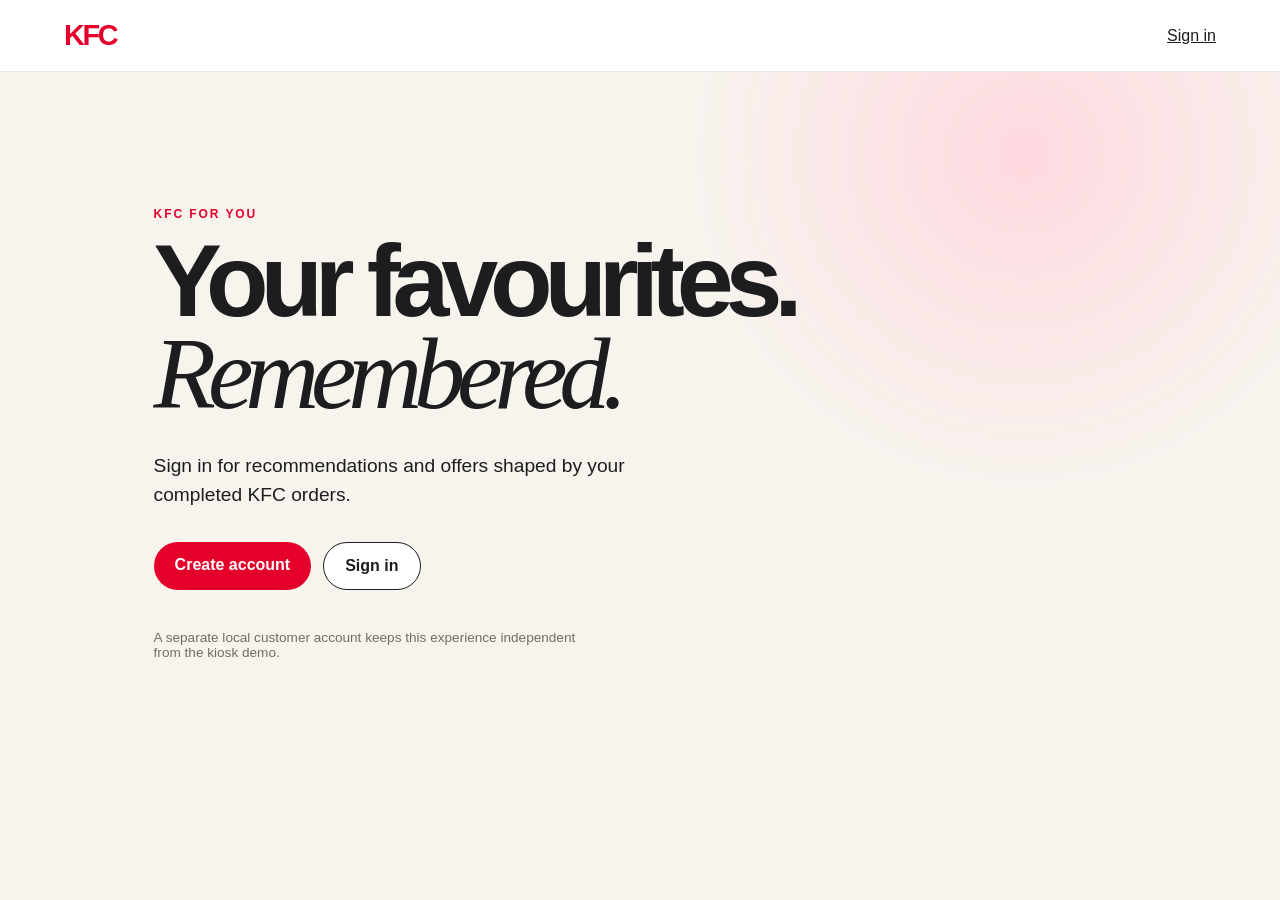
==== static/customer/index.html @ a57dfad4 "feat: add customer personalization" ====
<!DOCTYPE html>
<html lang="en">
<head>
  <meta charset="UTF-8">
  <meta name="viewport" content="width=device-width, initial-scale=1.0">
  <title>KFC | Your favourites, remembered</title>
  <link rel="stylesheet" href="/static/customer/customer.css">
</head>
<body class="customer-landing">
  <header class="customer-nav"><a class="brand" href="/customer">KFC</a><a class="text-link" href="/customer/login">Sign in</a></header>
  <main class="hero">
    <p class="eyebrow">KFC FOR YOU</p>
    <h1>Your favourites.<br><em>Remembered.</em></h1>
    <p class="hero-copy">Sign in for recommendations and offers shaped by your completed KFC orders.</p>
    <div class="hero-actions"><a class="button primary" href="/customer/login#register">Create account</a><a class="button secondary" href="/customer/login">Sign in</a></div>
    <p class="privacy-note">A separate local customer account keeps this experience independent from the kiosk demo.</p>
  </main>
</body>
</html>
---- static/customer/customer.css ----
:root{--red:#e4002b;--ink:#1d1d1f;--paper:#f7f4ee;--line:#ded8ce;--muted:#716c64}*{box-sizing:border-box}body{margin:0;font-family:Arial,sans-serif;color:var(--ink);background:var(--paper)}.customer-nav{height:72px;padding:0 clamp(24px,5vw,84px);display:flex;align-items:center;justify-content:space-between;border-bottom:1px solid rgba(29,29,31,.1);background:#fff}.brand{font-weight:900;font-size:1.8rem;color:var(--red);text-decoration:none;letter-spacing:-.08em}.text-link,.switch-mode{color:var(--ink);background:transparent;border:0;font:inherit;text-decoration:underline;cursor:pointer}.hero{min-height:calc(100vh - 72px);padding:clamp(80px,15vh,170px) clamp(24px,12vw,200px);background:radial-gradient(circle at 80% 10%,#ffd9df 0,transparent 27%),var(--paper)}.eyebrow{color:var(--red);font-size:.75rem;font-weight:800;letter-spacing:.16em;margin:0 0 14px}.hero h1,.auth-card h1,.menu-section h1{font-size:clamp(3rem,8vw,7.5rem);line-height:.9;letter-spacing:-.08em;margin:0}.hero h1 em{font-family:Georgia,serif;font-weight:400}.hero-copy{font-size:1.2rem;line-height:1.5;max-width:480px;margin:32px 0}.hero-actions{display:flex;gap:12px;flex-wrap:wrap}.button{display:inline-block;border:0;border-radius:999px;padding:14px 21px;text-decoration:none;font-weight:700;cursor:pointer;font-size:1rem}.primary{background:var(--red);color:#fff}.primary:disabled{background:#a9a4a0;cursor:not-allowed}.secondary{background:#fff;color:var(--ink);border:1px solid var(--ink)}.privacy-note{color:var(--muted);margin-top:40px;font-size:.85rem;max-width:440px}.auth-shell{display:grid;place-items:center;min-height:calc(100vh - 72px);padding:32px}.auth-card{width:min(100%,460px);background:#fff;border:1px solid var(--line);padding:clamp(28px,6vw,56px);box-shadow:10px 10px 0 #e8e0d5}.auth-card h1{font-size:3.2rem;margin-bottom:14px}.auth-card label{display:grid;gap:8px;font-size:.9rem;font-weight:700;margin-top:20px}.auth-card input{width:100%;border:1px solid var(--line);border-radius:8px;padding:13px;font:inherit}.full{width:100%;margin-top:24px}.switch-mode{display:block;margin:20px auto 0}.form-error,.status{color:#ad0020;min-height:1.2em;font-size:.9rem}.customer-app{background:#f5f3ef}.account{display:flex;gap:16px;align-items:center;font-size:.9rem}.order-shell{display:grid;grid-template-columns:minmax(0,1fr) minmax(320px,390px);gap:32px;padding:36px clamp(20px,5vw,84px)}.menu-section h1{font-size:3.7rem;margin-bottom:25px}.category-tabs{display:flex;gap:8px;flex-wrap:wrap;margin-bottom:22px}.tab{background:#fff;border:1px solid var(--line);border-radius:999px;padding:8px 13px;cursor:pointer}.tab.active{background:var(--ink);color:#fff}.menu-grid{display:grid;grid-template-columns:repeat(auto-fill,minmax(185px,1fr));gap:16px}.menu-card,.panel-card{background:#fff;border:1px solid var(--line);padding:18px}.menu-card h3{font-size:1rem;margin:0 0 16px}.menu-card p{color:var(--muted);margin:0 0 13px}.menu-card footer{display:flex;justify-content:space-between;align-items:center;gap:8px}.add{border:0;background:var(--ink);color:#fff;border-radius:999px;padding:8px 12px;cursor:pointer}.side-panel{display:grid;align-content:start;gap:18px}.panel-card h2{font-size:1.3rem;margin:0 0 16px}.cart-list{display:grid;gap:10px}.cart-row{display:flex;justify-content:space-between;gap:8px;border-bottom:1px solid var(--line);padding-bottom:10px}.cart-row button{border:0;background:transparent;color:var(--red);cursor:pointer}.cart-total{display:flex;justify-content:space-between;font-size:1.1rem}.recommendation-status{color:var(--muted);font-size:.9rem}.recommendations{display:grid;gap:12px}.recommendation{border-left:4px solid var(--red);background:#f8f6f2;padding:12px}.recommendation h3,.recommendation p{margin:0 0 7px}.offer{color:var(--red);font-size:.85rem;font-weight:700}.reason{font-size:.83rem;color:var(--muted)}@media(max-width:850px){.order-shell{grid-template-columns:1fr}.side-panel{grid-row:1}.menu-section h1{font-size:3rem}}@media(max-width:480px){.account span{display:none}.customer-nav{padding:0 20px}.order-shell{padding:24px 16px}.menu-grid{grid-template-columns:repeat(2,1fr)}}
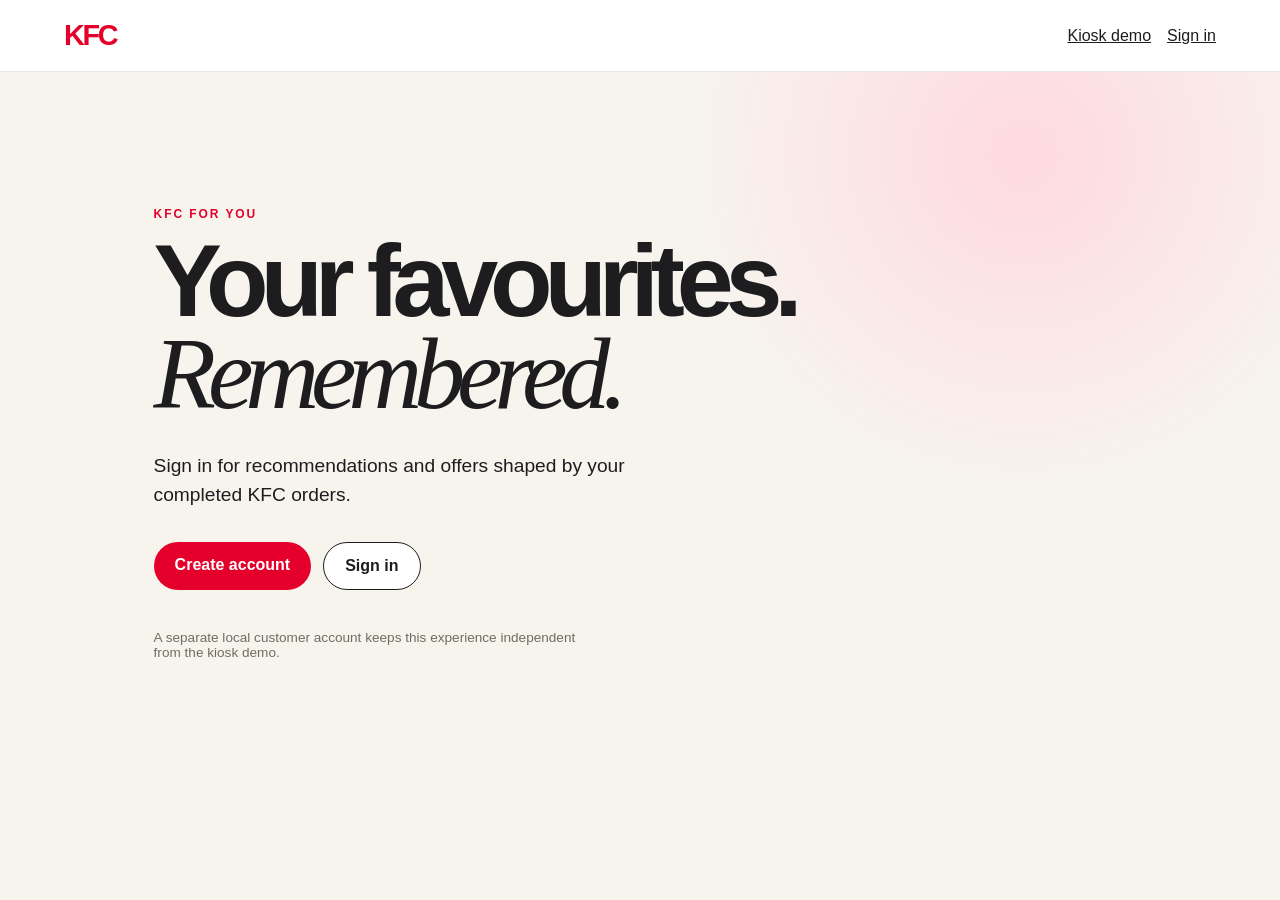
==== commit f0ad6f6c: "Please enter the commit message for your changes. Lines starting with '#' will be ignored, and an em" ====
--- a/static/customer/index.html
+++ b/static/customer/index.html
@@ -7,7 +7,7 @@
   <link rel="stylesheet" href="/static/customer/customer.css">
 </head>
 <body class="customer-landing">
-  <header class="customer-nav"><a class="brand" href="/customer">KFC</a><a class="text-link" href="/customer/login">Sign in</a></header>
+  <header class="customer-nav"><a class="brand" href="/customer">KFC</a><div class="customer-nav-actions"><a class="text-link" href="/">Kiosk demo</a><a class="text-link" href="/customer/login">Sign in</a></div></header>
   <main class="hero">
     <p class="eyebrow">KFC FOR YOU</p>
     <h1>Your favourites.<br><em>Remembered.</em></h1>
--- a/static/customer/customer.css
+++ b/static/customer/customer.css
@@ -1 +1,2 @@
-:root{--red:#e4002b;--ink:#1d1d1f;--paper:#f7f4ee;--line:#ded8ce;--muted:#716c64}*{box-sizing:border-box}body{margin:0;font-family:Arial,sans-serif;color:var(--ink);background:var(--paper)}.customer-nav{height:72px;padding:0 clamp(24px,5vw,84px);display:flex;align-items:center;justify-content:space-between;border-bottom:1px solid rgba(29,29,31,.1);background:#fff}.brand{font-weight:900;font-size:1.8rem;color:var(--red);text-decoration:none;letter-spacing:-.08em}.text-link,.switch-mode{color:var(--ink);background:transparent;border:0;font:inherit;text-decoration:underline;cursor:pointer}.hero{min-height:calc(100vh - 72px);padding:clamp(80px,15vh,170px) clamp(24px,12vw,200px);background:radial-gradient(circle at 80% 10%,#ffd9df 0,transparent 27%),var(--paper)}.eyebrow{color:var(--red);font-size:.75rem;font-weight:800;letter-spacing:.16em;margin:0 0 14px}.hero h1,.auth-card h1,.menu-section h1{font-size:clamp(3rem,8vw,7.5rem);line-height:.9;letter-spacing:-.08em;margin:0}.hero h1 em{font-family:Georgia,serif;font-weight:400}.hero-copy{font-size:1.2rem;line-height:1.5;max-width:480px;margin:32px 0}.hero-actions{display:flex;gap:12px;flex-wrap:wrap}.button{display:inline-block;border:0;border-radius:999px;padding:14px 21px;text-decoration:none;font-weight:700;cursor:pointer;font-size:1rem}.primary{background:var(--red);color:#fff}.primary:disabled{background:#a9a4a0;cursor:not-allowed}.secondary{background:#fff;color:var(--ink);border:1px solid var(--ink)}.privacy-note{color:var(--muted);margin-top:40px;font-size:.85rem;max-width:440px}.auth-shell{display:grid;place-items:center;min-height:calc(100vh - 72px);padding:32px}.auth-card{width:min(100%,460px);background:#fff;border:1px solid var(--line);padding:clamp(28px,6vw,56px);box-shadow:10px 10px 0 #e8e0d5}.auth-card h1{font-size:3.2rem;margin-bottom:14px}.auth-card label{display:grid;gap:8px;font-size:.9rem;font-weight:700;margin-top:20px}.auth-card input{width:100%;border:1px solid var(--line);border-radius:8px;padding:13px;font:inherit}.full{width:100%;margin-top:24px}.switch-mode{display:block;margin:20px auto 0}.form-error,.status{color:#ad0020;min-height:1.2em;font-size:.9rem}.customer-app{background:#f5f3ef}.account{display:flex;gap:16px;align-items:center;font-size:.9rem}.order-shell{display:grid;grid-template-columns:minmax(0,1fr) minmax(320px,390px);gap:32px;padding:36px clamp(20px,5vw,84px)}.menu-section h1{font-size:3.7rem;margin-bottom:25px}.category-tabs{display:flex;gap:8px;flex-wrap:wrap;margin-bottom:22px}.tab{background:#fff;border:1px solid var(--line);border-radius:999px;padding:8px 13px;cursor:pointer}.tab.active{background:var(--ink);color:#fff}.menu-grid{display:grid;grid-template-columns:repeat(auto-fill,minmax(185px,1fr));gap:16px}.menu-card,.panel-card{background:#fff;border:1px solid var(--line);padding:18px}.menu-card h3{font-size:1rem;margin:0 0 16px}.menu-card p{color:var(--muted);margin:0 0 13px}.menu-card footer{display:flex;justify-content:space-between;align-items:center;gap:8px}.add{border:0;background:var(--ink);color:#fff;border-radius:999px;padding:8px 12px;cursor:pointer}.side-panel{display:grid;align-content:start;gap:18px}.panel-card h2{font-size:1.3rem;margin:0 0 16px}.cart-list{display:grid;gap:10px}.cart-row{display:flex;justify-content:space-between;gap:8px;border-bottom:1px solid var(--line);padding-bottom:10px}.cart-row button{border:0;background:transparent;color:var(--red);cursor:pointer}.cart-total{display:flex;justify-content:space-between;font-size:1.1rem}.recommendation-status{color:var(--muted);font-size:.9rem}.recommendations{display:grid;gap:12px}.recommendation{border-left:4px solid var(--red);background:#f8f6f2;padding:12px}.recommendation h3,.recommendation p{margin:0 0 7px}.offer{color:var(--red);font-size:.85rem;font-weight:700}.reason{font-size:.83rem;color:var(--muted)}@media(max-width:850px){.order-shell{grid-template-columns:1fr}.side-panel{grid-row:1}.menu-section h1{font-size:3rem}}@media(max-width:480px){.account span{display:none}.customer-nav{padding:0 20px}.order-shell{padding:24px 16px}.menu-grid{grid-template-columns:repeat(2,1fr)}}
+:root{--red:#e4002b;--ink:#1d1d1f;--paper:#f7f4ee;--line:#ded8ce;--muted:#716c64}*{box-sizing:border-box}body{margin:0;font-family:Arial,sans-serif;color:var(--ink);background:var(--paper)}.customer-nav{height:72px;padding:0 clamp(24px,5vw,84px);display:flex;align-items:center;justify-content:space-between;border-bottom:1px solid rgba(29,29,31,.1);background:#fff}.brand{font-weight:900;font-size:1.8rem;color:var(--red);text-decoration:none;letter-spacing:-.08em}.text-link,.switch-mode{color:var(--ink);background:transparent;border:0;font:inherit;text-decoration:underline;cursor:pointer}.customer-nav-actions{display:flex;align-items:center;gap:16px}.hero{min-height:calc(100vh - 72px);padding:clamp(80px,15vh,170px) clamp(24px,12vw,200px);background:radial-gradient(circle at 80% 10%,#ffd9df 0,transparent 27%),var(--paper)}.eyebrow{color:var(--red);font-size:.75rem;font-weight:800;letter-spacing:.16em;margin:0 0 14px}.hero h1,.auth-card h1,.menu-section h1{font-size:clamp(3rem,8vw,7.5rem);line-height:.9;letter-spacing:-.08em;margin:0}.hero h1 em{font-family:Georgia,serif;font-weight:400}.hero-copy{font-size:1.2rem;line-height:1.5;max-width:480px;margin:32px 0}.hero-actions{display:flex;gap:12px;flex-wrap:wrap}.button{display:inline-block;border:0;border-radius:999px;padding:14px 21px;text-decoration:none;font-weight:700;cursor:pointer;font-size:1rem}.primary{background:var(--red);color:#fff}.primary:disabled{background:#a9a4a0;cursor:not-allowed}.secondary{background:#fff;color:var(--ink);border:1px solid var(--ink)}.privacy-note{color:var(--muted);margin-top:40px;font-size:.85rem;max-width:440px}.auth-shell{display:grid;place-items:center;min-height:calc(100vh - 72px);padding:32px}.auth-card{width:min(100%,460px);background:#fff;border:1px solid var(--line);padding:clamp(28px,6vw,56px);box-shadow:10px 10px 0 #e8e0d5}.auth-card h1{font-size:3.2rem;margin-bottom:14px}.auth-card label{display:grid;gap:8px;font-size:.9rem;font-weight:700;margin-top:20px}.auth-card input{width:100%;border:1px solid var(--line);border-radius:8px;padding:13px;font:inherit}.full{width:100%;margin-top:24px}.switch-mode{display:block;margin:20px auto 0}.form-error,.status{color:#ad0020;min-height:1.2em;font-size:.9rem}.customer-app{background:#f5f3ef}.account{display:flex;gap:16px;align-items:center;font-size:.9rem}.order-shell{display:grid;grid-template-columns:minmax(0,1fr) minmax(320px,390px);gap:32px;padding:36px clamp(20px,5vw,84px)}.menu-section h1{font-size:3.7rem;margin-bottom:25px}.category-tabs{display:flex;gap:8px;flex-wrap:wrap;margin-bottom:22px}.tab{background:#fff;border:1px solid var(--line);border-radius:999px;padding:8px 13px;cursor:pointer}.tab.active{background:var(--ink);color:#fff}.menu-grid{display:grid;grid-template-columns:repeat(auto-fill,minmax(185px,1fr));gap:16px}.menu-card,.panel-card{background:#fff;border:1px solid var(--line);padding:18px}.menu-card h3{font-size:1rem;margin:0 0 16px}.menu-card p{color:var(--muted);margin:0 0 13px}.menu-card footer{display:flex;justify-content:space-between;align-items:center;gap:8px}.add{border:0;background:var(--ink);color:#fff;border-radius:999px;padding:8px 12px;cursor:pointer}.side-panel{display:grid;align-content:start;gap:18px}.panel-card h2{font-size:1.3rem;margin:0 0 16px}.cart-list{display:grid;gap:10px}.cart-row{display:flex;justify-content:space-between;gap:8px;border-bottom:1px solid var(--line);padding-bottom:10px}.cart-row button{border:0;background:transparent;color:var(--red);cursor:pointer}.cart-total{display:flex;justify-content:space-between;font-size:1.1rem}.recommendation-status{color:var(--muted);font-size:.9rem}.recommendations{display:grid;gap:12px}.recommendation{border-left:4px solid var(--red);background:#f8f6f2;padding:12px}.recommendation h3,.recommendation p{margin:0 0 7px}.offer{color:var(--red);font-size:.85rem;font-weight:700}.reason{font-size:.83rem;color:var(--muted)}@media(max-width:850px){.order-shell{grid-template-columns:1fr}.side-panel{grid-row:1}.menu-section h1{font-size:3rem}}@media(max-width:480px){.account span{display:none}.customer-nav{padding:0 20px}.customer-nav-actions{gap:12px}.order-shell{padding:24px 16px}.menu-grid{grid-template-columns:repeat(2,1fr)}}
+.menu-image{display:block;width:100%;aspect-ratio:4/3;object-fit:cover;margin:0 0 14px;background:#eee8df}.menu-image-fallback{display:grid;place-items:center;color:var(--muted);font-size:.8rem;text-align:center;padding:12px}
